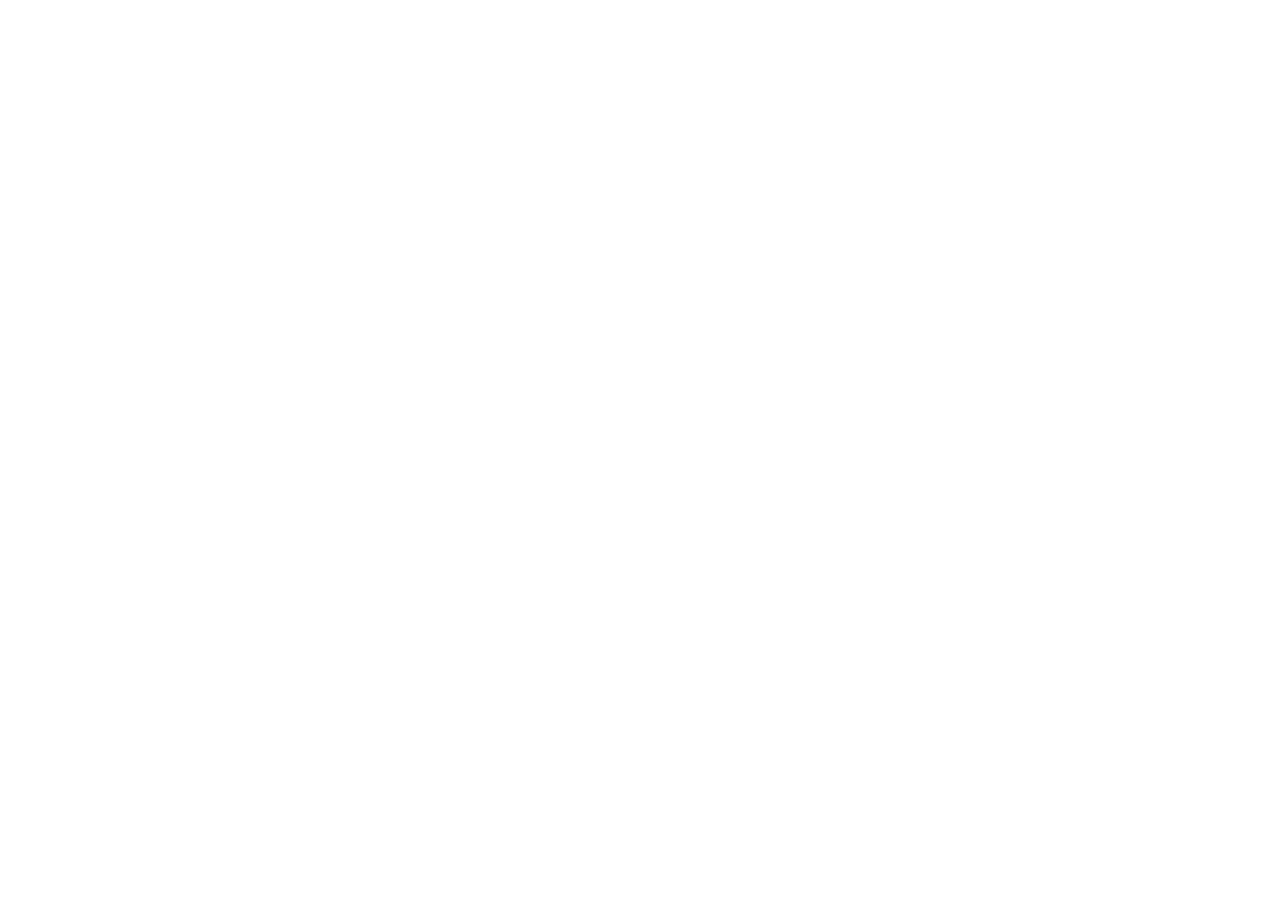
==== genai.html @ 8d42c5c0 "created files for iteration 1" ====
<!DOCTYPE html>
<html lang="en">
<head>
    <meta charset="UTF-8">
    <meta name="viewport" content="width=device-width, initial-scale=1.0">
    <link rel="stylesheet" href="modern.css">
    <title>AI-generated Page</title>
</head>
<body>
    
</body>
</html>
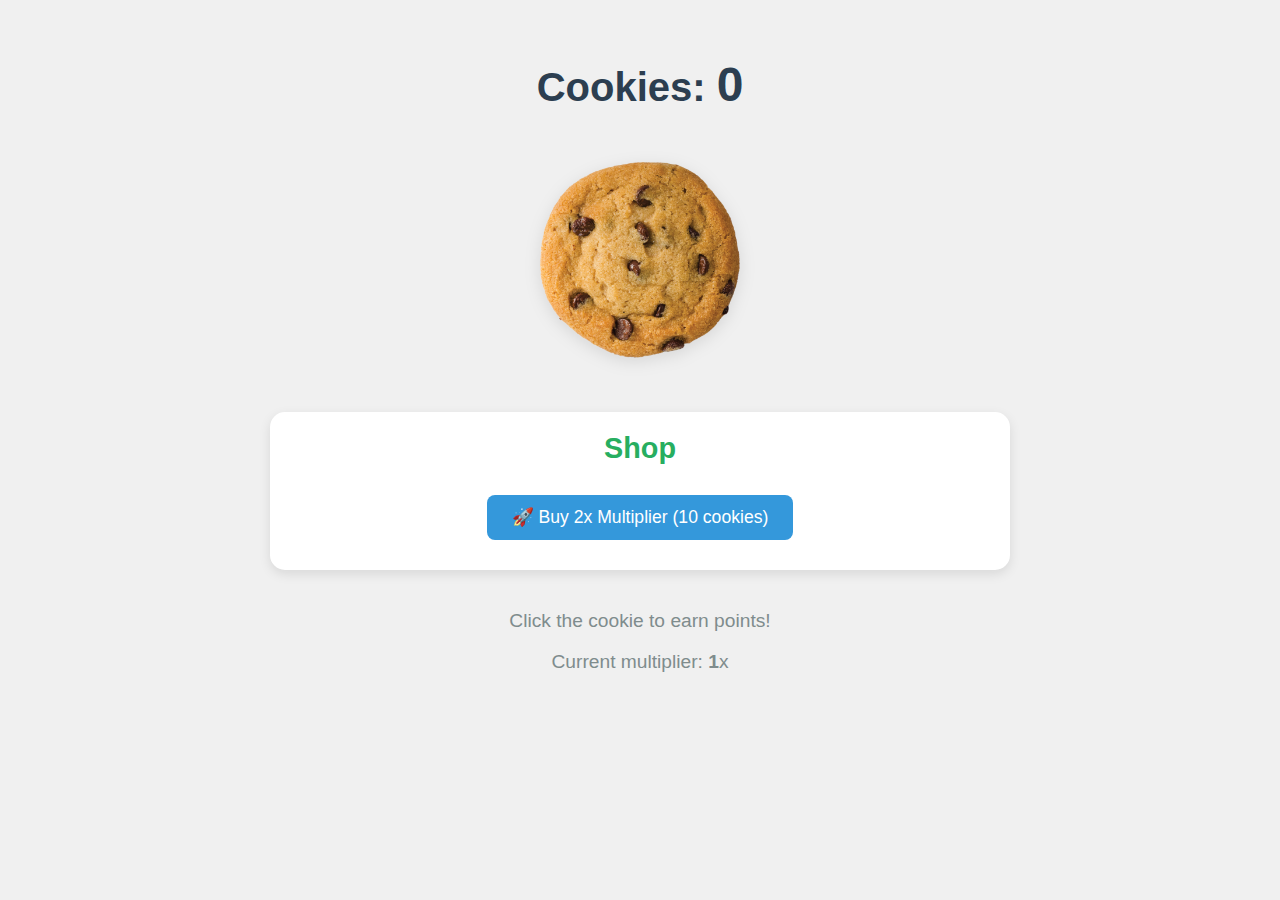
==== commit b85669e7: "added genai code" ====
--- a/genai.html
+++ b/genai.html
@@ -1,12 +1,84 @@
 <!DOCTYPE html>
 <html lang="en">
+
 <head>
     <meta charset="UTF-8">
     <meta name="viewport" content="width=device-width, initial-scale=1.0">
     <link rel="stylesheet" href="modern.css">
     <title>AI-generated Page</title>
 </head>
-<body>
-    
+
+<body style="font-family: Arial; text-align: center; background-color: #f0f0f0; margin: 0; min-height: 100vh">
+    <div style="max-width: 800px; margin: 0 auto; padding: 30px">
+        <h1 style="color: #2c3e50; font-size: 2.5rem; margin-bottom: 30px">
+            Cookies: <span id="score" style="font-size: 3rem">0</span>
+        </h1>
+
+        <img src="Assets/cookie.png" alt="Cookie" 
+             style="width: 200px; cursor: pointer; 
+                    transition: transform 0.1s; margin: 20px;
+                    filter: drop-shadow(0 4px 8px rgba(0,0,0,0.1))"
+             onclick="addToScore()" 
+             onmousedown="this.style.transform = 'scale(0.95)'"
+             onmouseup="this.style.transform = 'scale(1)'">
+
+        <div style="margin: 30px; padding: 20px; background: white; 
+                   border-radius: 15px; box-shadow: 0 4px 12px rgba(0,0,0,0.1)">
+            <h3 style="color: #27ae60; font-size: 1.8rem; margin: 0 0 20px 0">Shop</h3>
+            
+            <button id="multiplierButton"
+                    style="padding: 12px 25px; margin: 10px; background: #3498db; 
+                          color: white; border: none; border-radius: 8px;
+                          font-size: 1.1rem; cursor: pointer;
+                          transition: transform 0.2s"
+                    onclick="buyUpgrade()"
+                    onmouseover="this.style.transform = 'scale(1.05)'"
+                    onmouseout="this.style.transform = 'scale(1)'">
+                🚀 Buy 2x Multiplier (10 cookies)
+            </button>
+        </div>
+
+        <div style="margin-top: 40px; color: #7f8c8d; font-size: 1.2rem">
+            <p>Click the cookie to earn points!</p>
+            <p>Current multiplier: <span id="multiplier" style="font-weight: bold">1</span>x</p>
+        </div>
+    </div>
+
+    <script>
+        let score = 0;
+        let baseMultiplier = 1;
+        let purchasedMultipliers = 1;
+        let currentCost = 10; // Initial cost
+        const costMultiplier = 1.5; // Price increase factor
+
+        function addToScore() {
+            score += baseMultiplier * purchasedMultipliers;
+            updateDisplay();
+        }
+
+        function buyUpgrade() {
+            if (score >= currentCost) {
+                score -= currentCost;
+                purchasedMultipliers *= 2; // Double the multiplier
+                currentCost = Math.round(currentCost * costMultiplier); // Increase price
+                updateDisplay();
+                updateButtonText();
+                document.getElementById('multiplier').textContent = 
+                    baseMultiplier * purchasedMultipliers;
+            } else {
+                alert('Not enough cookies!');
+            }
+        }
+
+        function updateDisplay() {
+            document.getElementById('score').textContent = score;
+        }
+
+        function updateButtonText() {
+            document.getElementById('multiplierButton').innerHTML = 
+                `🚀 Buy 2x Multiplier (${currentCost} cookies)`;
+        }
+    </script>
 </body>
+
 </html>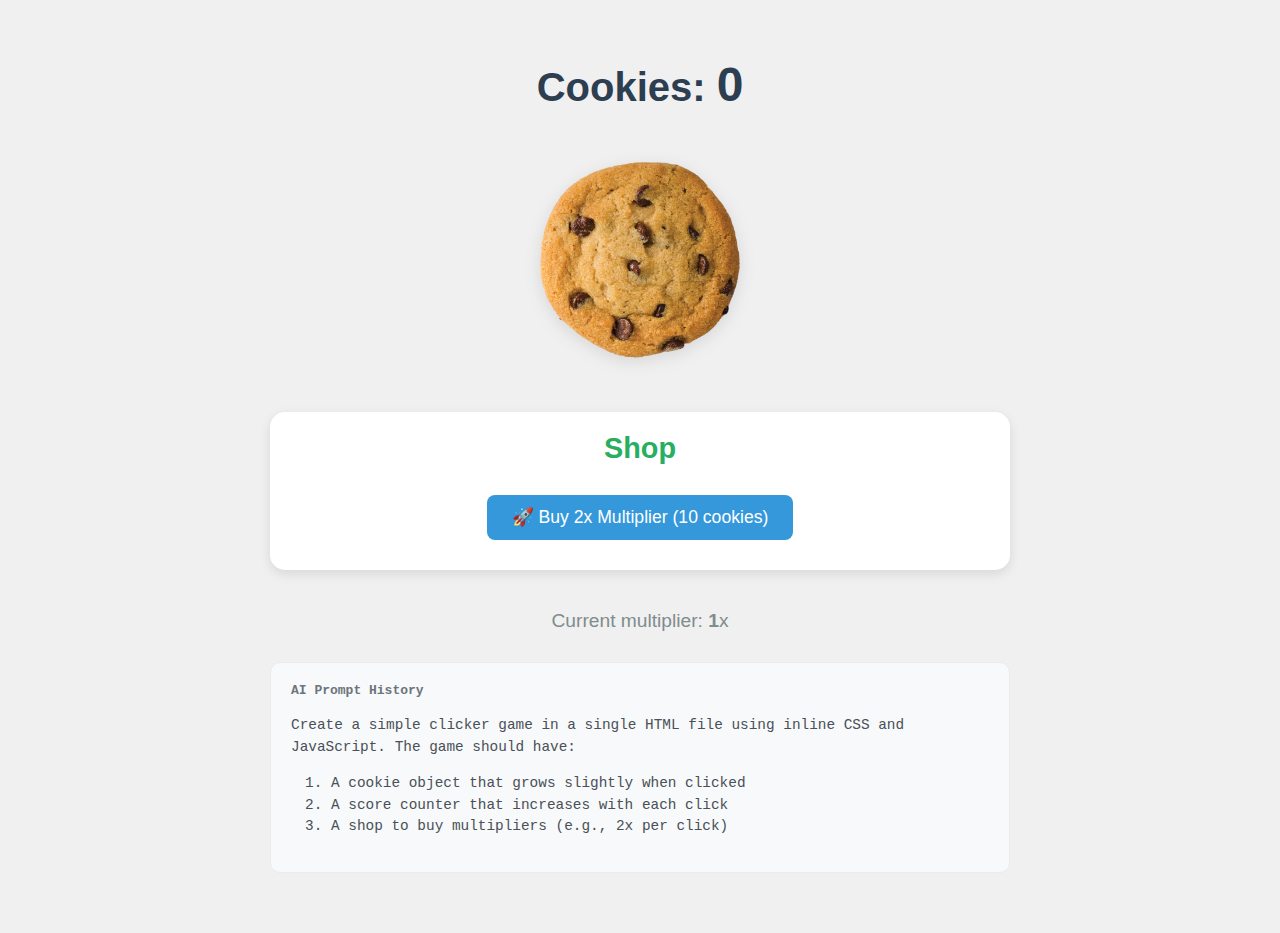
==== commit 8af7d975: "added genai prompt at bottom" ====
--- a/genai.html
+++ b/genai.html
@@ -39,10 +39,25 @@
         </div>
 
         <div style="margin-top: 40px; color: #7f8c8d; font-size: 1.2rem">
-            <p>Click the cookie to earn points!</p>
             <p>Current multiplier: <span id="multiplier" style="font-weight: bold">1</span>x</p>
         </div>
+
+        <div style="margin: 30px; padding: 20px; background-color: #f8f9fa; 
+                border-radius: 10px; border: 1px solid #e9ecef;
+                text-align: left; font-family: monospace">
+            <h4 style="color: #6c757d; margin-top: 0">AI Prompt History</h4>
+            <div style="color: #495057; font-size: 0.9rem; line-height: 1.5">
+                <p>Create a simple clicker game in a single HTML file using inline CSS and JavaScript. The game should have:</p>
+                <ol>
+                    <li>A cookie object that grows slightly when clicked</li>
+                    <li>A score counter that increases with each click</li>
+                    <li>A shop to buy multipliers (e.g., 2x per click)</li>
+                </ol>
+            </div>
+        </div>
     </div>
+
+    
 
     <script>
         let score = 0;
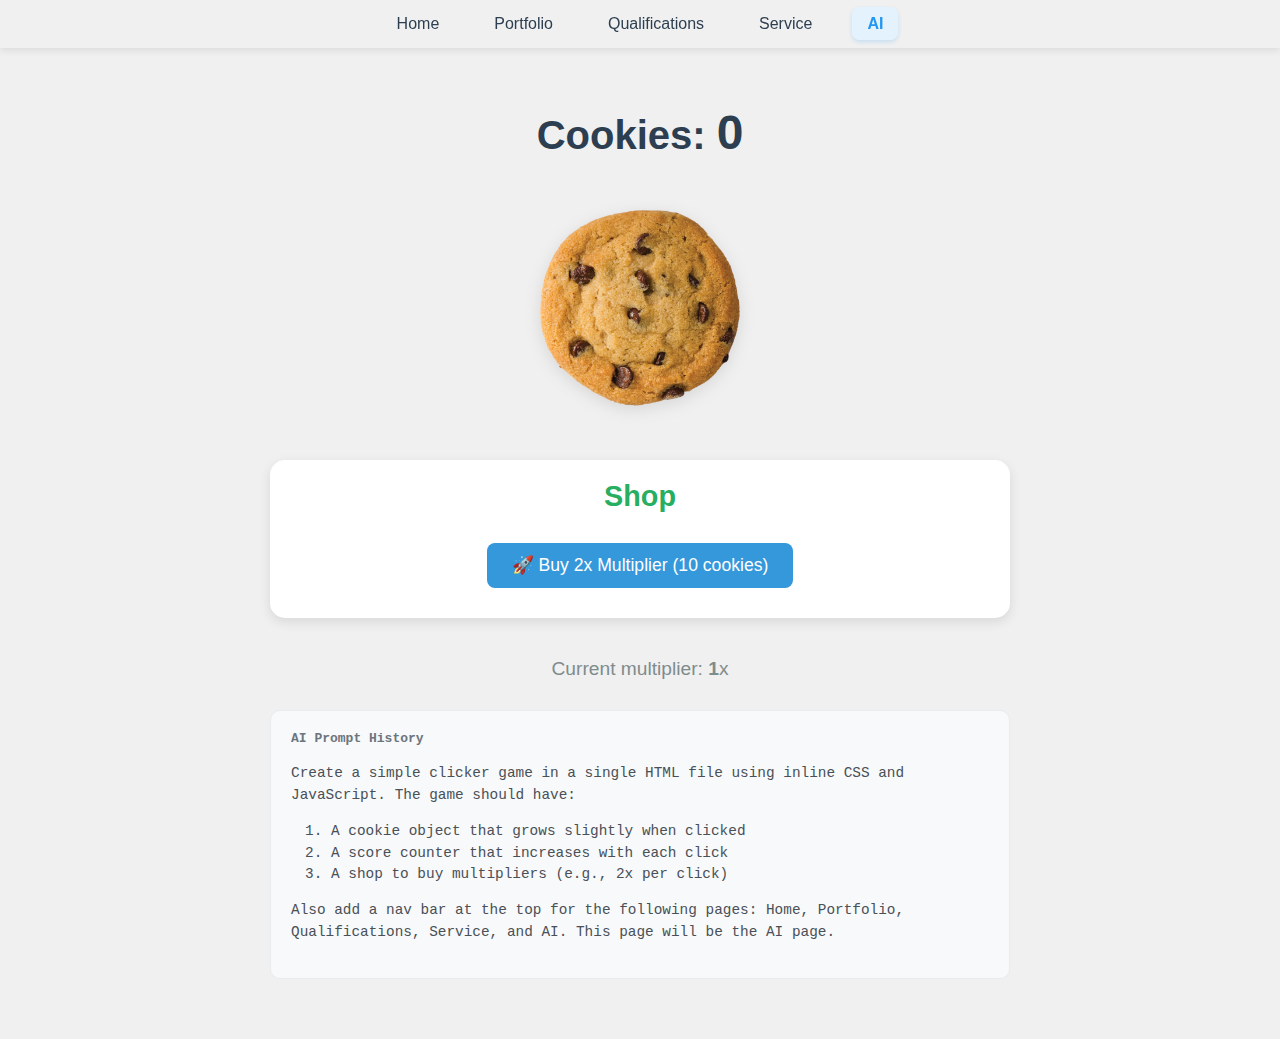
==== commit 0388453d: "fixed genai page with navbar" ====
--- a/genai.html
+++ b/genai.html
@@ -9,6 +9,16 @@
 </head>
 
 <body style="font-family: Arial; text-align: center; background-color: #f0f0f0; margin: 0; min-height: 100vh">
+    <nav style="background-color: #f0f0f0; padding: 15px 0; box-shadow: 0 2px 8px rgba(0,0,0,0.1); position: sticky; top: 0; z-index: 1000;">
+        <ul style="list-style: none; margin: 0; padding: 0; display: flex; gap: 25px; justify-content: center;">
+            <li><a href="index.html" style="text-decoration: none; color: #2c3e50; font-weight: 500; padding: 8px 15px; border-radius: 8px; transition: all 0.2s ease;">Home</a></li>
+            <li><a href="portfolio.html" style="text-decoration: none; color: #2c3e50; font-weight: 500; padding: 8px 15px; border-radius: 8px; transition: all 0.2s ease;">Portfolio</a></li>
+            <li><a href="qualifications.html" style="text-decoration: none; color: #2c3e50; font-weight: 500; padding: 8px 15px; border-radius: 8px; transition: all 0.2s ease;">Qualifications</a></li>
+            <li><a href="service.html" style="text-decoration: none; color: #2c3e50; font-weight: 500; padding: 8px 15px; border-radius: 8px; transition: all 0.2s ease;">Service</a></li>
+            <li><a href="genai.html" style="background-color: #e3f2fd; color: #2196F3; font-weight: bold; padding: 8px 15px; border-radius: 8px; text-decoration: none; box-shadow: 0 2px 4px rgba(33,150,243,0.2);">AI</a></li>
+        </ul>
+    </nav>
+
     <div style="max-width: 800px; margin: 0 auto; padding: 30px">
         <h1 style="color: #2c3e50; font-size: 2.5rem; margin-bottom: 30px">
             Cookies: <span id="score" style="font-size: 3rem">0</span>
@@ -53,11 +63,10 @@
                     <li>A score counter that increases with each click</li>
                     <li>A shop to buy multipliers (e.g., 2x per click)</li>
                 </ol>
+                <p>Also add a nav bar at the top for the following pages: Home, Portfolio, Qualifications, Service, and AI. This page will be the AI page.</p>
             </div>
         </div>
     </div>
-
-    
 
     <script>
         let score = 0;
